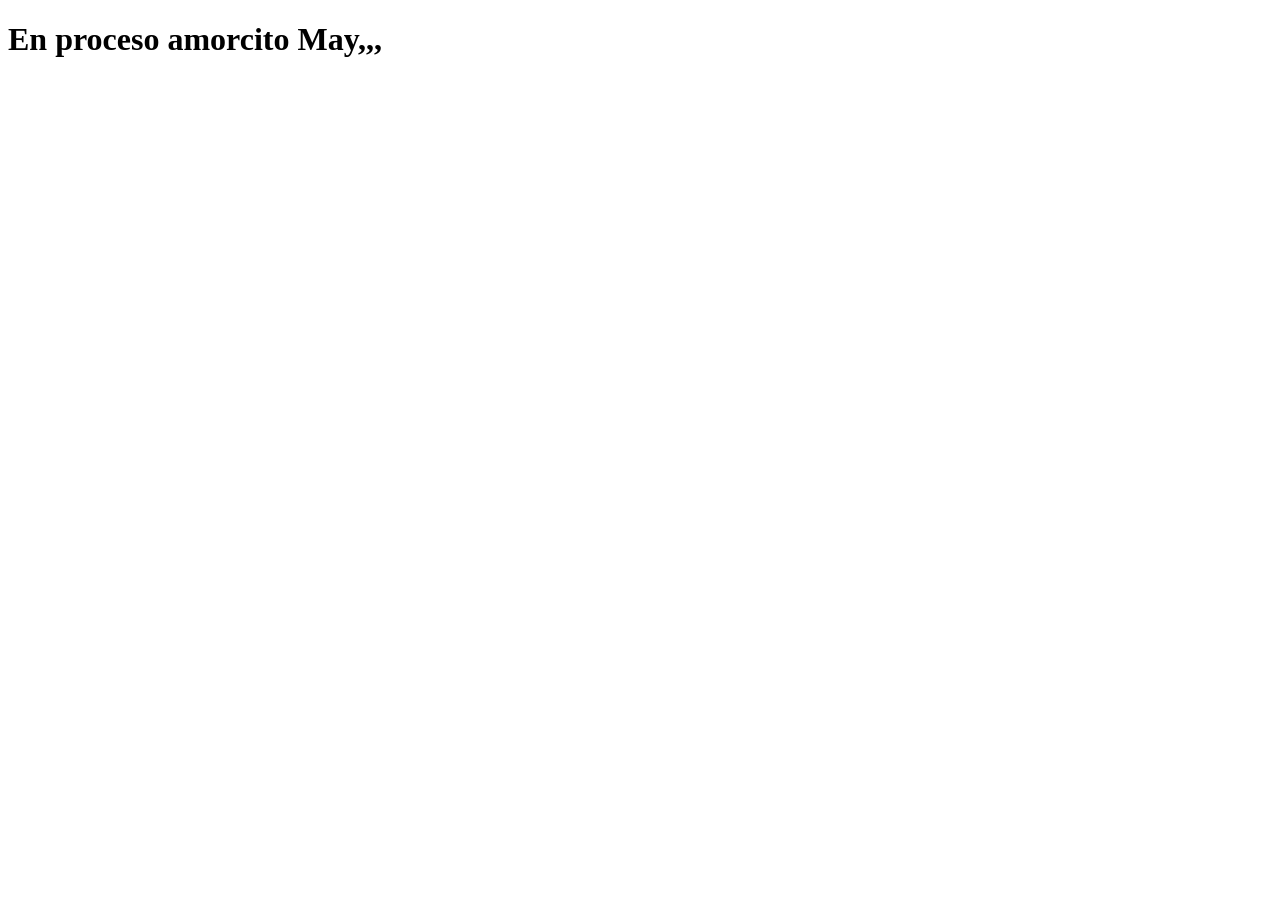
==== boleteria.html @ 21a9da81 "Add files via upload" ====
<!DOCTYPE html>
<html lang="en">
<head>
    <meta charset="UTF-8">
    <meta name="viewport" content="width=device-width, initial-scale=1.0">
    <title>Document</title>
</head>
<body>
    <h1>En proceso amorcito May,,,</h1>
</body>
</html>
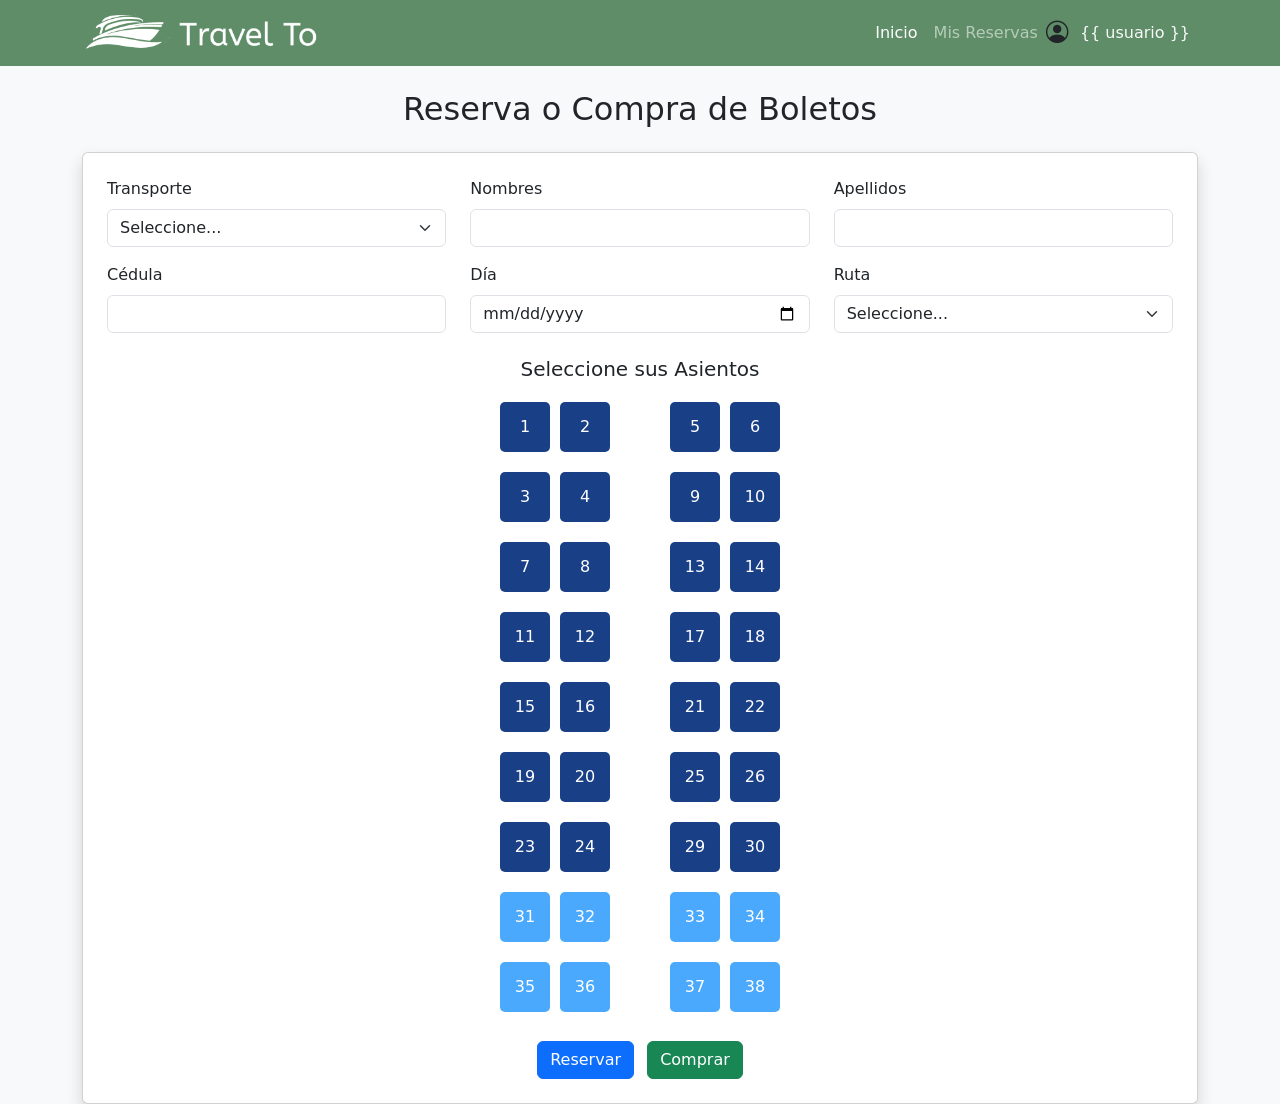
==== commit 63a0a7d8: "Add files via upload" ====
--- a/boleteria.html
+++ b/boleteria.html
@@ -1,11 +1,254 @@
 <!DOCTYPE html>
-<html lang="en">
+<html lang="es">
 <head>
     <meta charset="UTF-8">
-    <meta name="viewport" content="width=device-width, initial-scale=1.0">
-    <title>Document</title>
+    <title>Reserva o Compra de Boletos</title>
+    <link href="https://cdn.jsdelivr.net/npm/bootstrap@5.3.0/dist/css/bootstrap.min.css" rel="stylesheet">
+    <link href="https://cdn.jsdelivr.net/npm/bootstrap-icons@1.10.5/font/bootstrap-icons.css" rel="stylesheet">
+    <script src="https://cdn.jsdelivr.net/npm/sweetalert2@11"></script>
+    <style>
+        .navbar-custom {
+            background-color: #5e8d67;
+        }
+        .asiento {
+            width: 50px;
+            height: 50px;
+            margin: 5px;
+            background-color: #193f87;
+            color: white;
+            border-radius: 5px;
+            text-align: center;
+            line-height: 50px;
+            cursor: pointer;
+        }
+        .asiento.seleccionado {
+            background-color: #ffc107;
+            color: black;
+        }
+        .asiento.exclusivo {
+            background-color: #4aa9fc;
+        }
+        .asiento.exclusivo.seleccionado {
+            background-color: #ffc107;
+            color: black;
+        }
+        .fila {
+            display: flex;
+            justify-content: center;
+            margin-bottom: 10px;
+        }
+        .pasillo {
+            width: 50px;
+        }
+    </style>
 </head>
-<body>
-    <h1>En proceso amorcito May,,,</h1>
+<body class="bg-light">
+
+<!-- NAVBAR -->
+<nav class="navbar navbar-expand-lg navbar-custom navbar-dark">
+    <div class="container">
+        <a class="navbar-brand d-flex align-items-center" href="home.html">
+            <img src="img/logo_blanco.png" alt="Logo" width="100%" height="40" class="me-2"/>
+        </a>
+
+        <button class="navbar-toggler" type="button" data-bs-toggle="collapse" data-bs-target="#navbarNav"
+            aria-controls="navbarNav" aria-expanded="false" aria-label="Toggle navigation">
+            <span class="navbar-toggler-icon"></span>
+        </button>
+
+        <div class="collapse navbar-collapse" id="navbarNav">
+            <ul class="navbar-nav ms-auto align-items-center">
+                <li class="nav-item">
+                    <a class="nav-link active" href="home.html">Inicio</a>
+                </li>
+                <li class="nav-item">
+                    <a class="nav-link" href="#">Mis Reservas</a>
+                </li>
+                <li class="nav-item d-flex align-items-center">
+                    <i class="bi bi-person-circle me-1" style="font-size: 1.4rem;"></i>
+                    <span class="nav-link text-light mb-0" style="cursor: default;">{{ usuario }}</span>
+                </li>
+            </ul>
+        </div>
+    </div>
+</nav>
+
+<!-- CONTENIDO -->
+<div class="container mt-4">
+    <h2 class="text-center mb-4">Reserva o Compra de Boletos</h2>
+
+    <div class="card shadow p-4">
+        <form id="formBoleto">
+            <div class="row mb-3">
+                <div class="col-md-4">
+                    <label for="transporte" class="form-label">Transporte</label>
+                    <select id="transporte" class="form-select" required>
+                        <option value="" disabled selected>Seleccione...</option>
+                        <option>Transporte 1</option>
+                        <option>Transporte 2</option>
+                        <option>Transporte 3</option>
+                    </select>
+                </div>
+                <div class="col-md-4">
+                    <label for="nombres" class="form-label">Nombres</label>
+                    <input type="text" id="nombres" class="form-control" required>
+                </div>
+                <div class="col-md-4">
+                    <label for="apellidos" class="form-label">Apellidos</label>
+                    <input type="text" id="apellidos" class="form-control" required>
+                </div>
+            </div>
+
+            <div class="row mb-3">
+                <div class="col-md-4">
+                    <label for="cedula" class="form-label">Cédula</label>
+                    <input type="text" id="cedula" class="form-control" required>
+                </div>
+                <div class="col-md-4">
+                    <label for="dia" class="form-label">Día</label>
+                    <input type="date" id="dia" class="form-control" required>
+                </div>
+                <div class="col-md-4">
+                    <label for="ruta" class="form-label">Ruta</label>
+                    <select id="ruta" class="form-select" required>
+                        <option value="" disabled selected>Seleccione...</option>
+                        <option>Ciudad A → Ciudad B</option>
+                        <option>Ciudad B → Ciudad A</option>
+                    </select>
+                </div>
+            </div>
+
+            <h5 class="mt-4 text-center">Seleccione sus Asientos</h5>
+
+            <div class="mt-3">
+                <!-- Estructura tipo bus -->
+                <div class="fila">
+                    <div class="asiento" data-num="1">1</div>
+                    <div class="asiento" data-num="2">2</div>
+                    <div class="pasillo"></div>
+                    <div class="asiento" data-num="5">5</div>
+                    <div class="asiento" data-num="6">6</div>
+                </div>
+                <div class="fila">
+                    <div class="asiento" data-num="3">3</div>
+                    <div class="asiento" data-num="4">4</div>
+                    <div class="pasillo"></div>
+                    <div class="asiento" data-num="9">9</div>
+                    <div class="asiento" data-num="10">10</div>
+                </div>
+                <div class="fila">
+                    <div class="asiento" data-num="7">7</div>
+                    <div class="asiento" data-num="8">8</div>
+                    <div class="pasillo"></div>
+                    <div class="asiento" data-num="13">13</div>
+                    <div class="asiento" data-num="14">14</div>
+                </div>
+                <div class="fila">
+                    <div class="asiento" data-num="11">11</div>
+                    <div class="asiento" data-num="12">12</div>
+                    <div class="pasillo"></div>
+                    <div class="asiento" data-num="17">17</div>
+                    <div class="asiento" data-num="18">18</div>
+                </div>
+                <div class="fila">
+                    <div class="asiento" data-num="15">15</div>
+                    <div class="asiento" data-num="16">16</div>
+                    <div class="pasillo"></div>
+                    <div class="asiento" data-num="21">21</div>
+                    <div class="asiento" data-num="22">22</div>
+                </div>
+                <div class="fila">
+                    <div class="asiento" data-num="19">19</div>
+                    <div class="asiento" data-num="20">20</div>
+                    <div class="pasillo"></div>
+                    <div class="asiento" data-num="25">25</div>
+                    <div class="asiento" data-num="26">26</div>
+                </div>
+                <div class="fila">
+                    <div class="asiento" data-num="23">23</div>
+                    <div class="asiento" data-num="24">24</div>
+                    <div class="pasillo"></div>
+                    <div class="asiento" data-num="29">29</div>
+                    <div class="asiento" data-num="30">30</div>
+                </div>
+                <!-- Asientos exclusivos -->
+                <div class="fila">
+                    <div class="asiento exclusivo" data-num="31">31</div>
+                    <div class="asiento exclusivo" data-num="32">32</div>
+                    <div class="pasillo"></div>
+                    <div class="asiento exclusivo" data-num="33">33</div>
+                    <div class="asiento exclusivo" data-num="34">34</div>
+                </div>
+                <div class="fila">
+                    <div class="asiento exclusivo" data-num="35">35</div>
+                    <div class="asiento exclusivo" data-num="36">36</div>
+                    <div class="pasillo"></div>
+                    <div class="asiento exclusivo" data-num="37">37</div>
+                    <div class="asiento exclusivo" data-num="38">38</div>
+                </div>
+            </div>
+
+            <div class="mt-4 text-center">
+                <button type="button" class="btn btn-primary me-2" id="btnReservar">Reservar</button>
+                <button type="button" class="btn btn-success" id="btnComprar">Comprar</button>
+            </div>
+        </form>
+    </div>
+
+    <div id="qrContainer" class="text-center mt-4" style="display: none;">
+        <h5>Código QR de su boleto:</h5>
+        <img id="qrImage" src="https://api.qrserver.com/v1/create-qr-code/?size=150x150&data=Boleto%20Confirmado" alt="QR Code">
+    </div>
+</div>
+
+<script>
+    const asientosSeleccionados = [];
+
+    document.querySelectorAll('.asiento').forEach(asiento => {
+        asiento.addEventListener('click', () => {
+            const num = asiento.getAttribute('data-num');
+            if (asiento.classList.contains('seleccionado')) {
+                asiento.classList.remove('seleccionado');
+                const index = asientosSeleccionados.indexOf(num);
+                if (index > -1) asientosSeleccionados.splice(index, 1);
+            } else {
+                asiento.classList.add('seleccionado');
+                asientosSeleccionados.push(num);
+            }
+        });
+    });
+
+    document.getElementById('btnReservar').addEventListener('click', () => {
+        if (validarFormulario()) {
+            Swal.fire('¡Reserva Exitosa!', 'Asientos: ' + asientosSeleccionados.join(', '), 'success');
+        }
+    });
+
+    document.getElementById('btnComprar').addEventListener('click', () => {
+        if (validarFormulario()) {
+            Swal.fire('¡Compra Exitosa!', 'Asientos: ' + asientosSeleccionados.join(', '), 'success');
+            document.getElementById('qrImage').src =
+                `https://api.qrserver.com/v1/create-qr-code/?size=150x150&data=Boletos%20Asientos:%20${asientosSeleccionados.join(',')}`;
+            document.getElementById('qrContainer').style.display = 'block';
+        }
+    });
+
+    function validarFormulario() {
+        const transporte = document.getElementById('transporte').value;
+        const nombres = document.getElementById('nombres').value;
+        const apellidos = document.getElementById('apellidos').value;
+        const cedula = document.getElementById('cedula').value;
+        const dia = document.getElementById('dia').value;
+        const ruta = document.getElementById('ruta').value;
+
+        if (!transporte || !nombres || !apellidos || !cedula || !dia || !ruta || asientosSeleccionados.length === 0) {
+            Swal.fire('Error', 'Complete todos los campos y seleccione al menos un asiento.', 'error');
+            return false;
+        }
+        return true;
+    }
+</script>
+
+<script src="https://cdn.jsdelivr.net/npm/bootstrap@5.3.0/dist/js/bootstrap.bundle.min.js"></script>
 </body>
-</html>+</html>
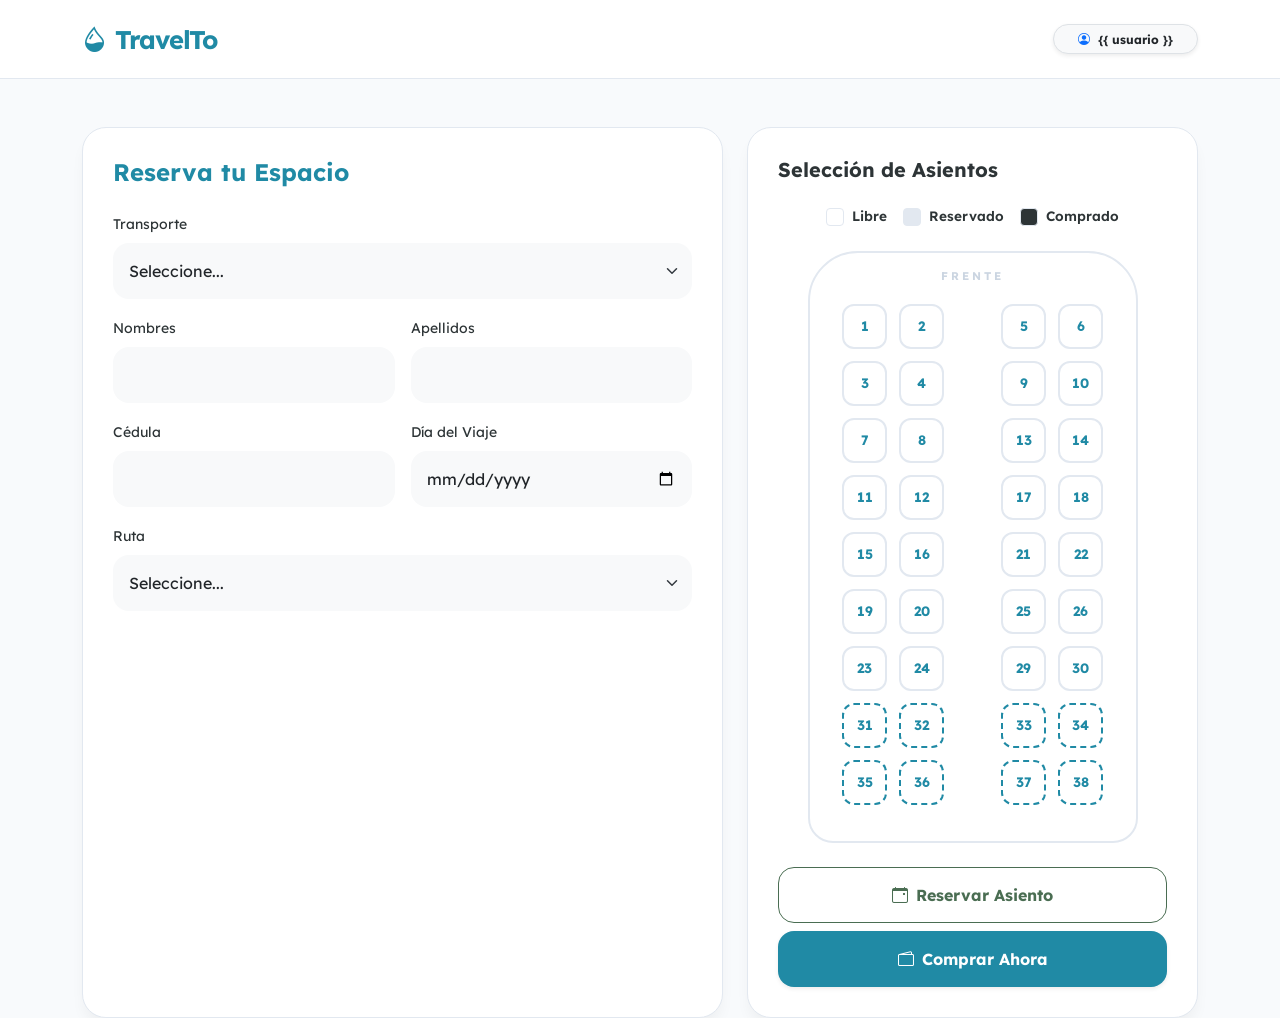
==== commit d15c5136: "Mejora visual de UI de la plataforma" ====
--- a/boleteria.html
+++ b/boleteria.html
@@ -2,209 +2,247 @@
 <html lang="es">
 <head>
     <meta charset="UTF-8">
-    <title>Reserva o Compra de Boletos</title>
-    <link href="https://cdn.jsdelivr.net/npm/bootstrap@5.3.0/dist/css/bootstrap.min.css" rel="stylesheet">
-    <link href="https://cdn.jsdelivr.net/npm/bootstrap-icons@1.10.5/font/bootstrap-icons.css" rel="stylesheet">
+    <meta name="viewport" content="width=device-width, initial-scale=1.0">
+    <title>Reserva de Boletos | TravelTo</title>
+    <link href="https://cdn.jsdelivr.net/npm/bootstrap@5.3.0/dist/css/bootstrap.min.css" rel="stylesheet" />
+    <link href="https://cdn.jsdelivr.net/npm/bootstrap-icons@1.10.5/font/bootstrap-icons.css" rel="stylesheet" />
+    <link href="https://fonts.googleapis.com/css2?family=Lexend:wght@300;400;600;700&display=swap" rel="stylesheet">
     <script src="https://cdn.jsdelivr.net/npm/sweetalert2@11"></script>
+
     <style>
-        .navbar-custom {
-            background-color: #5e8d67;
-        }
+        :root {
+            --brand-blue: #208aa5;
+            --brand-green: #4a6d52;
+            --brand-orange: #f39c12;
+            --bg-light: #f8fafc;
+        }
+
+        body { font-family: 'Lexend', sans-serif; background-color: var(--bg-light); color: #2d3436; }
+
+        /* Navbar idéntico a Home */
+        .navbar-custom { background-color: white; border-bottom: 1px solid #e2e8f0; padding: 15px 0; }
+        .navbar-brand { color: var(--brand-blue) !important; font-weight: 700; font-size: 1.6rem; letter-spacing: -1px; }
+
+        /* Tarjetas Estilo Home */
+        .booking-card {
+            background: white;
+            border-radius: 24px;
+            padding: 30px;
+            box-shadow: 0 10px 15px -3px rgba(0, 0, 0, 0.05);
+            border: 1px solid #e2e8f0;
+        }
+
+        /* Diseño de Cabina / Bus */
+        .cabin-container {
+            background: #ffffff;
+            border: 2px solid #e2e8f0;
+            border-radius: 50px 50px 25px 25px;
+            padding: 45px 20px 30px 20px;
+            max-width: 330px;
+            margin: 0 auto;
+            position: relative;
+        }
+        .cabin-container::before {
+            content: "FRENTE";
+            position: absolute; top: 15px; left: 50%; transform: translateX(-50%);
+            font-size: 0.7rem; font-weight: 700; color: #cbd5e1; letter-spacing: 3px;
+        }
+
+        /* Asientos Estilizados */
         .asiento {
-            width: 50px;
-            height: 50px;
-            margin: 5px;
-            background-color: #193f87;
-            color: white;
-            border-radius: 5px;
-            text-align: center;
-            line-height: 50px;
-            cursor: pointer;
-        }
-        .asiento.seleccionado {
-            background-color: #ffc107;
-            color: black;
-        }
-        .asiento.exclusivo {
-            background-color: #4aa9fc;
-        }
-        .asiento.exclusivo.seleccionado {
-            background-color: #ffc107;
-            color: black;
-        }
-        .fila {
-            display: flex;
-            justify-content: center;
-            margin-bottom: 10px;
-        }
-        .pasillo {
-            width: 50px;
+            width: 45px; height: 45px; margin: 6px;
+            background-color: white;
+            color: var(--brand-blue);
+            border: 2px solid #e2e8f0;
+            border-radius: 12px;
+            display: flex; align-items: center; justify-content: center;
+            font-size: 0.85rem; font-weight: 700;
+            cursor: pointer; transition: all 0.2s ease;
+        }
+        
+        .asiento:hover { transform: scale(1.1); border-color: var(--brand-blue); }
+        
+        /* Estados de Asientos */
+        .asiento.seleccionado { 
+            background-color: var(--brand-orange) !important; 
+            color: white !important; 
+            border-color: #d68910 !important;
+        }
+        .asiento.reservado { background-color: #e2e8f0; color: #94a3b8; cursor: not-allowed; border: none; }
+        .asiento.comprado { background-color: #2d3436; color: white; cursor: not-allowed; border: none; }
+        .asiento.exclusivo { border-color: var(--brand-blue); border-style: dashed; }
+
+        .fila { display: flex; justify-content: center; }
+        .pasillo { width: 45px; }
+
+        /* Leyenda */
+        .legend-item { font-size: 0.85rem; font-weight: 600; display: flex; align-items: center; gap: 8px; }
+        .legend-box { width: 18px; height: 18px; border-radius: 4px; border: 1px solid #e2e8f0; }
+
+        .btn-main {
+            padding: 15px 25px; border-radius: 16px; font-weight: 700; transition: 0.3s;
         }
     </style>
 </head>
-<body class="bg-light">
-
-<!-- NAVBAR -->
-<nav class="navbar navbar-expand-lg navbar-custom navbar-dark">
+<body>
+
+<nav class="navbar navbar-expand-lg navbar-custom sticky-top">
     <div class="container">
         <a class="navbar-brand d-flex align-items-center" href="home.html">
-            <img src="img/logo_blanco.png" alt="Logo" width="100%" height="40" class="me-2"/>
+            <i class="bi bi-droplet-half me-2"></i>TravelTo
         </a>
-
-        <button class="navbar-toggler" type="button" data-bs-toggle="collapse" data-bs-target="#navbarNav"
-            aria-controls="navbarNav" aria-expanded="false" aria-label="Toggle navigation">
-            <span class="navbar-toggler-icon"></span>
-        </button>
-
-        <div class="collapse navbar-collapse" id="navbarNav">
-            <ul class="navbar-nav ms-auto align-items-center">
-                <li class="nav-item">
-                    <a class="nav-link active" href="home.html">Inicio</a>
-                </li>
-                <li class="nav-item">
-                    <a class="nav-link" href="#">Mis Reservas</a>
-                </li>
-                <li class="nav-item d-flex align-items-center">
-                    <i class="bi bi-person-circle me-1" style="font-size: 1.4rem;"></i>
-                    <span class="nav-link text-light mb-0" style="cursor: default;">{{ usuario }}</span>
-                </li>
-            </ul>
+        <div class="ms-auto">
+             <span class="badge bg-light text-dark rounded-pill px-4 py-2 border shadow-sm">
+                <i class="bi bi-person-circle me-2 text-primary"></i>{{ usuario }}
+             </span>
         </div>
     </div>
 </nav>
 
-<!-- CONTENIDO -->
-<div class="container mt-4">
-    <h2 class="text-center mb-4">Reserva o Compra de Boletos</h2>
-
-    <div class="card shadow p-4">
-        <form id="formBoleto">
-            <div class="row mb-3">
-                <div class="col-md-4">
-                    <label for="transporte" class="form-label">Transporte</label>
-                    <select id="transporte" class="form-select" required>
-                        <option value="" disabled selected>Seleccione...</option>
-                        <option>Transporte 1</option>
-                        <option>Transporte 2</option>
-                        <option>Transporte 3</option>
-                    </select>
-                </div>
-                <div class="col-md-4">
-                    <label for="nombres" class="form-label">Nombres</label>
-                    <input type="text" id="nombres" class="form-control" required>
-                </div>
-                <div class="col-md-4">
-                    <label for="apellidos" class="form-label">Apellidos</label>
-                    <input type="text" id="apellidos" class="form-control" required>
+<div class="container mt-5">
+    <div class="row g-4">
+        <div class="col-lg-7">
+            <div class="booking-card h-100">
+                <h4 class="fw-bold mb-4" style="color: var(--brand-blue)">Reserva tu Espacio</h4>
+                <form id="formBoleto">
+                    <div class="row g-3">
+                        <div class="col-md-12">
+                            <label class="form-label fw-600 small">Transporte</label>
+                            <select id="transporte" class="form-select border-0 bg-light p-3 rounded-4" required>
+                                <option value="" disabled selected>Seleccione...</option>
+                                <option>Transporte 1</option>
+                                <option>Transporte 2</option>
+                            </select>
+                        </div>
+                        <div class="col-md-6">
+                            <label class="form-label fw-600 small">Nombres</label>
+                            <input type="text" id="nombres" class="form-control border-0 bg-light p-3 rounded-4" required>
+                        </div>
+                        <div class="col-md-6">
+                            <label class="form-label fw-600 small">Apellidos</label>
+                            <input type="text" id="apellidos" class="form-control border-0 bg-light p-3 rounded-4" required>
+                        </div>
+                        <div class="col-md-6">
+                            <label class="form-label fw-600 small">Cédula</label>
+                            <input type="text" id="cedula" class="form-control border-0 bg-light p-3 rounded-4" required>
+                        </div>
+                        <div class="col-md-6">
+                            <label class="form-label fw-600 small">Día del Viaje</label>
+                            <input type="date" id="dia" class="form-control border-0 bg-light p-3 rounded-4" required>
+                        </div>
+                        <div class="col-md-12">
+                            <label class="form-label fw-600 small">Ruta</label>
+                            <select id="ruta" class="form-select border-0 bg-light p-3 rounded-4" required>
+                                <option value="" disabled selected>Seleccione...</option>
+                                <option>Guayaquil → Puná</option>
+                                <option>Puná → Guayaquil</option>
+                            </select>
+                        </div>
+                    </div>
+                </form>
+
+                <div id="qrContainer" class="mt-4 p-3 text-center border rounded-4 bg-light" style="display: none;">
+                    <p class="small fw-bold mb-2">Código QR Confirmado</p>
+                    <img id="qrImage" src="" alt="QR" class="img-fluid rounded shadow-sm" style="max-width: 140px;">
                 </div>
             </div>
-
-            <div class="row mb-3">
-                <div class="col-md-4">
-                    <label for="cedula" class="form-label">Cédula</label>
-                    <input type="text" id="cedula" class="form-control" required>
-                </div>
-                <div class="col-md-4">
-                    <label for="dia" class="form-label">Día</label>
-                    <input type="date" id="dia" class="form-control" required>
-                </div>
-                <div class="col-md-4">
-                    <label for="ruta" class="form-label">Ruta</label>
-                    <select id="ruta" class="form-select" required>
-                        <option value="" disabled selected>Seleccione...</option>
-                        <option>Ciudad A → Ciudad B</option>
-                        <option>Ciudad B → Ciudad A</option>
-                    </select>
+        </div>
+
+        <div class="col-lg-5">
+            <div class="booking-card">
+                <div class="d-flex justify-content-between align-items-center mb-4">
+                    <h5 class="fw-bold mb-0">Selección de Asientos</h5>
+                </div>
+
+                <div class="d-flex flex-wrap justify-content-center gap-3 mb-4">
+                    <div class="legend-item"><div class="legend-box bg-white"></div>Libre</div>
+                    <div class="legend-item"><div class="legend-box" style="background: #e2e8f0;"></div>Reservado</div>
+                    <div class="legend-item"><div class="legend-box" style="background: #2d3436;"></div>Comprado</div>
+                </div>
+
+                <div class="cabin-container">
+                    <div class="fila">
+                        <div class="asiento" data-num="1">1</div>
+                        <div class="asiento" data-num="2">2</div>
+                        <div class="pasillo"></div>
+                        <div class="asiento" data-num="5">5</div>
+                        <div class="asiento" data-num="6">6</div>
+                    </div>
+                    <div class="fila">
+                        <div class="asiento" data-num="3">3</div>
+                        <div class="asiento" data-num="4">4</div>
+                        <div class="pasillo"></div>
+                        <div class="asiento" data-num="9">9</div>
+                        <div class="asiento" data-num="10">10</div>
+                    </div>
+                    <div class="fila">
+                        <div class="asiento" data-num="7">7</div>
+                        <div class="asiento" data-num="8">8</div>
+                        <div class="pasillo"></div>
+                        <div class="asiento" data-num="13">13</div>
+                        <div class="asiento" data-num="14">14</div>
+                    </div>
+                    <div class="fila">
+                        <div class="asiento" data-num="11">11</div>
+                        <div class="asiento" data-num="12">12</div>
+                        <div class="pasillo"></div>
+                        <div class="asiento" data-num="17">17</div>
+                        <div class="asiento" data-num="18">18</div>
+                    </div>
+                    <div class="fila">
+                        <div class="asiento" data-num="15">15</div>
+                        <div class="asiento" data-num="16">16</div>
+                        <div class="pasillo"></div>
+                        <div class="asiento" data-num="21">21</div>
+                        <div class="asiento" data-num="22">22</div>
+                    </div>
+                    <div class="fila">
+                        <div class="asiento" data-num="19">19</div>
+                        <div class="asiento" data-num="20">20</div>
+                        <div class="pasillo"></div>
+                        <div class="asiento" data-num="25">25</div>
+                        <div class="asiento" data-num="26">26</div>
+                    </div>
+                    <div class="fila">
+                        <div class="asiento" data-num="23">23</div>
+                        <div class="asiento" data-num="24">24</div>
+                        <div class="pasillo"></div>
+                        <div class="asiento" data-num="29">29</div>
+                        <div class="asiento" data-num="30">30</div>
+                    </div>
+                    <div class="fila">
+                        <div class="asiento exclusivo" data-num="31">31</div>
+                        <div class="asiento exclusivo" data-num="32">32</div>
+                        <div class="pasillo"></div>
+                        <div class="asiento exclusivo" data-num="33">33</div>
+                        <div class="asiento exclusivo" data-num="34">34</div>
+                    </div>
+                    <div class="fila">
+                        <div class="asiento exclusivo" data-num="35">35</div>
+                        <div class="asiento exclusivo" data-num="36">36</div>
+                        <div class="pasillo"></div>
+                        <div class="asiento exclusivo" data-num="37">37</div>
+                        <div class="asiento exclusivo" data-num="38">38</div>
+                    </div>
+                </div>
+
+                <div class="mt-4 d-grid gap-2">
+                    <button type="button" class="btn btn-outline-secondary btn-main" id="btnReservar" style="color: var(--brand-green); border-color: var(--brand-green);">
+                        <i class="bi bi-calendar-event me-2"></i>Reservar Asiento
+                    </button>
+                    <button type="button" class="btn btn-main shadow-sm" id="btnComprar" style="background: var(--brand-blue); color: white;">
+                        <i class="bi bi-wallet2 me-2"></i>Comprar Ahora
+                    </button>
                 </div>
             </div>
-
-            <h5 class="mt-4 text-center">Seleccione sus Asientos</h5>
-
-            <div class="mt-3">
-                <!-- Estructura tipo bus -->
-                <div class="fila">
-                    <div class="asiento" data-num="1">1</div>
-                    <div class="asiento" data-num="2">2</div>
-                    <div class="pasillo"></div>
-                    <div class="asiento" data-num="5">5</div>
-                    <div class="asiento" data-num="6">6</div>
-                </div>
-                <div class="fila">
-                    <div class="asiento" data-num="3">3</div>
-                    <div class="asiento" data-num="4">4</div>
-                    <div class="pasillo"></div>
-                    <div class="asiento" data-num="9">9</div>
-                    <div class="asiento" data-num="10">10</div>
-                </div>
-                <div class="fila">
-                    <div class="asiento" data-num="7">7</div>
-                    <div class="asiento" data-num="8">8</div>
-                    <div class="pasillo"></div>
-                    <div class="asiento" data-num="13">13</div>
-                    <div class="asiento" data-num="14">14</div>
-                </div>
-                <div class="fila">
-                    <div class="asiento" data-num="11">11</div>
-                    <div class="asiento" data-num="12">12</div>
-                    <div class="pasillo"></div>
-                    <div class="asiento" data-num="17">17</div>
-                    <div class="asiento" data-num="18">18</div>
-                </div>
-                <div class="fila">
-                    <div class="asiento" data-num="15">15</div>
-                    <div class="asiento" data-num="16">16</div>
-                    <div class="pasillo"></div>
-                    <div class="asiento" data-num="21">21</div>
-                    <div class="asiento" data-num="22">22</div>
-                </div>
-                <div class="fila">
-                    <div class="asiento" data-num="19">19</div>
-                    <div class="asiento" data-num="20">20</div>
-                    <div class="pasillo"></div>
-                    <div class="asiento" data-num="25">25</div>
-                    <div class="asiento" data-num="26">26</div>
-                </div>
-                <div class="fila">
-                    <div class="asiento" data-num="23">23</div>
-                    <div class="asiento" data-num="24">24</div>
-                    <div class="pasillo"></div>
-                    <div class="asiento" data-num="29">29</div>
-                    <div class="asiento" data-num="30">30</div>
-                </div>
-                <!-- Asientos exclusivos -->
-                <div class="fila">
-                    <div class="asiento exclusivo" data-num="31">31</div>
-                    <div class="asiento exclusivo" data-num="32">32</div>
-                    <div class="pasillo"></div>
-                    <div class="asiento exclusivo" data-num="33">33</div>
-                    <div class="asiento exclusivo" data-num="34">34</div>
-                </div>
-                <div class="fila">
-                    <div class="asiento exclusivo" data-num="35">35</div>
-                    <div class="asiento exclusivo" data-num="36">36</div>
-                    <div class="pasillo"></div>
-                    <div class="asiento exclusivo" data-num="37">37</div>
-                    <div class="asiento exclusivo" data-num="38">38</div>
-                </div>
-            </div>
-
-            <div class="mt-4 text-center">
-                <button type="button" class="btn btn-primary me-2" id="btnReservar">Reservar</button>
-                <button type="button" class="btn btn-success" id="btnComprar">Comprar</button>
-            </div>
-        </form>
-    </div>
-
-    <div id="qrContainer" class="text-center mt-4" style="display: none;">
-        <h5>Código QR de su boleto:</h5>
-        <img id="qrImage" src="https://api.qrserver.com/v1/create-qr-code/?size=150x150&data=Boleto%20Confirmado" alt="QR Code">
+        </div>
     </div>
 </div>
 
 <script>
     const asientosSeleccionados = [];
 
-    document.querySelectorAll('.asiento').forEach(asiento => {
+    document.querySelectorAll('.asiento:not(.reservado):not(.comprado)').forEach(asiento => {
         asiento.addEventListener('click', () => {
             const num = asiento.getAttribute('data-num');
             if (asiento.classList.contains('seleccionado')) {
@@ -220,15 +258,24 @@
 
     document.getElementById('btnReservar').addEventListener('click', () => {
         if (validarFormulario()) {
-            Swal.fire('¡Reserva Exitosa!', 'Asientos: ' + asientosSeleccionados.join(', '), 'success');
+            Swal.fire({
+                title: 'Reserva Realizada',
+                text: 'Asientos reservados: ' + asientosSeleccionados.join(', '),
+                icon: 'success',
+                confirmButtonColor: '#4a6d52'
+            });
         }
     });
 
     document.getElementById('btnComprar').addEventListener('click', () => {
         if (validarFormulario()) {
-            Swal.fire('¡Compra Exitosa!', 'Asientos: ' + asientosSeleccionados.join(', '), 'success');
-            document.getElementById('qrImage').src =
-                `https://api.qrserver.com/v1/create-qr-code/?size=150x150&data=Boletos%20Asientos:%20${asientosSeleccionados.join(',')}`;
+            Swal.fire({
+                title: '¡Compra Exitosa!',
+                text: 'Has adquirido los asientos: ' + asientosSeleccionados.join(', '),
+                icon: 'success',
+                confirmButtonColor: '#208aa5'
+            });
+            document.getElementById('qrImage').src = `https://api.qrserver.com/v1/create-qr-code/?size=150x150&data=Boleto_${asientosSeleccionados.join('_')}`;
             document.getElementById('qrContainer').style.display = 'block';
         }
     });
@@ -236,13 +283,10 @@
     function validarFormulario() {
         const transporte = document.getElementById('transporte').value;
         const nombres = document.getElementById('nombres').value;
-        const apellidos = document.getElementById('apellidos').value;
         const cedula = document.getElementById('cedula').value;
-        const dia = document.getElementById('dia').value;
-        const ruta = document.getElementById('ruta').value;
-
-        if (!transporte || !nombres || !apellidos || !cedula || !dia || !ruta || asientosSeleccionados.length === 0) {
-            Swal.fire('Error', 'Complete todos los campos y seleccione al menos un asiento.', 'error');
+
+        if (!transporte || !nombres || !cedula || asientosSeleccionados.length === 0) {
+            Swal.fire('Atención', 'Por favor complete sus datos y seleccione sus asientos.', 'warning');
             return false;
         }
         return true;
@@ -251,4 +295,4 @@
 
 <script src="https://cdn.jsdelivr.net/npm/bootstrap@5.3.0/dist/js/bootstrap.bundle.min.js"></script>
 </body>
-</html>
+</html>
